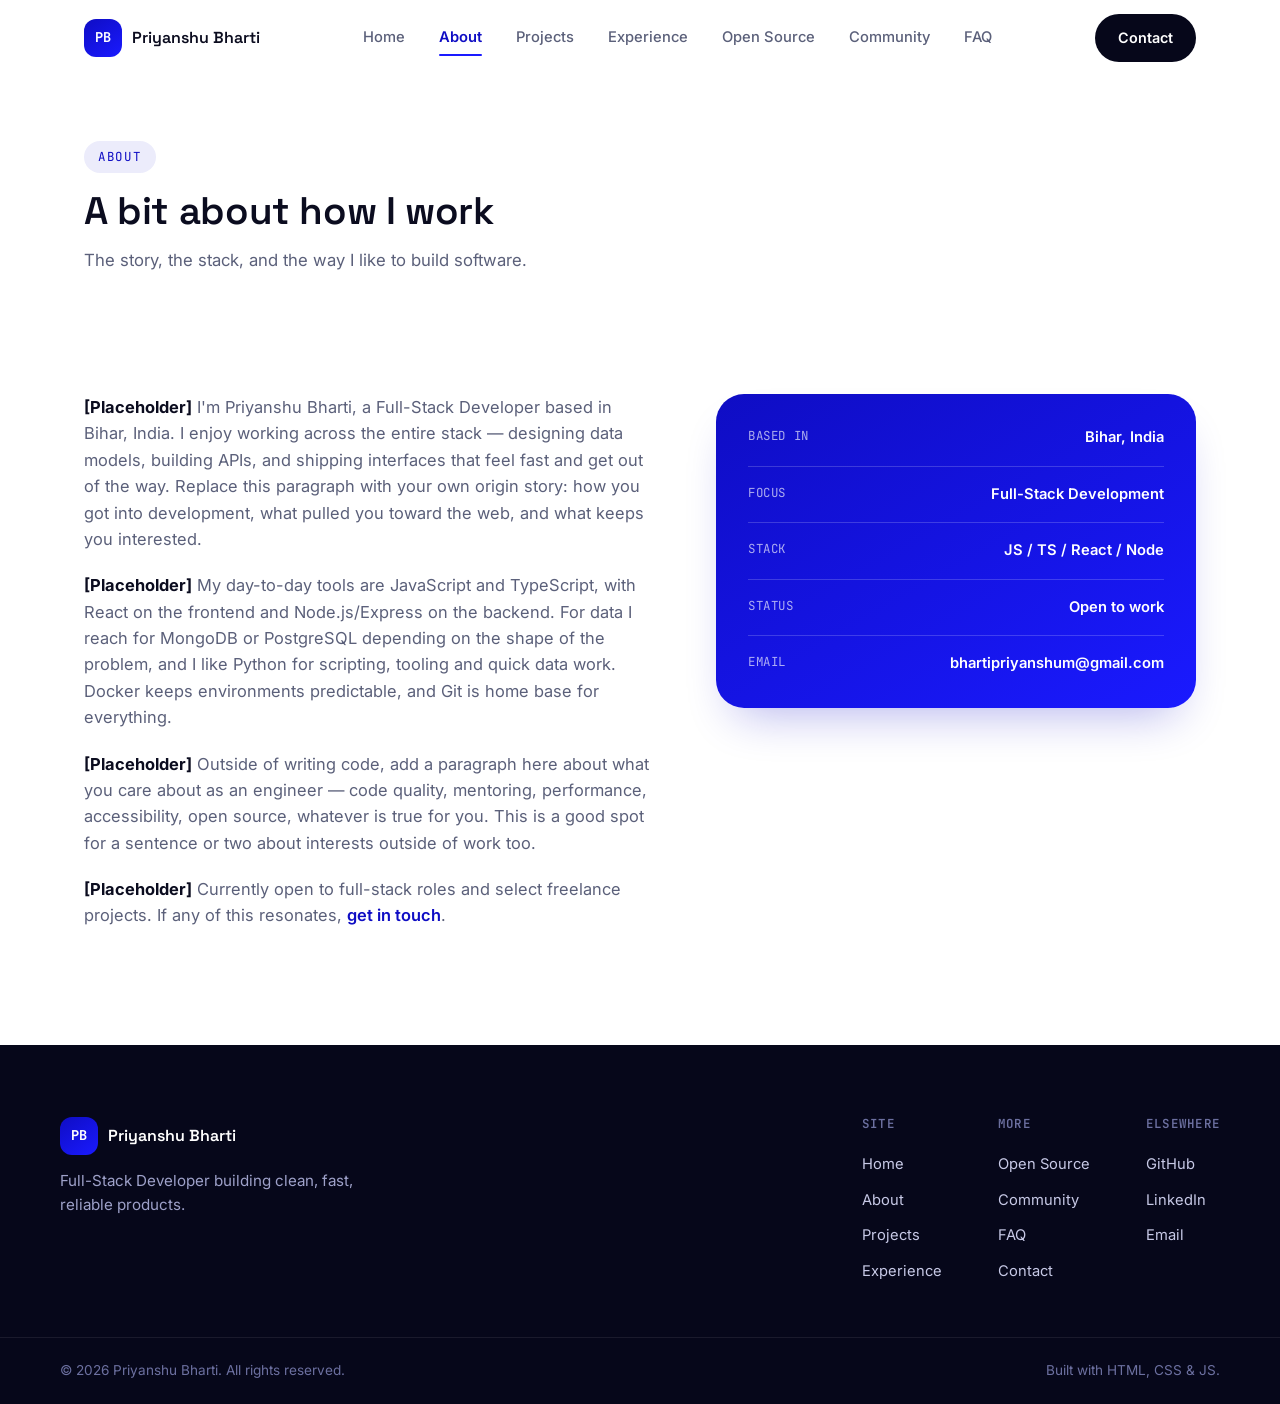
==== about.html @ d0b8158f "Add about page" ====
<!DOCTYPE html>
<html lang="en">
<head>
<meta charset="UTF-8" />
<meta name="viewport" content="width=device-width, initial-scale=1.0" />
<title>About — Priyanshu Bharti</title>
<meta name="description" content="About Priyanshu Bharti, a Full-Stack Developer based in Bihar, India." />
<link rel="preconnect" href="https://fonts.googleapis.com" />
<link rel="preconnect" href="https://fonts.gstatic.com" crossorigin />
<link href="https://fonts.googleapis.com/css2?family=Space+Grotesk:wght@500;600;700&family=Inter:wght@400;500;600&family=JetBrains+Mono:wght@400;500;700&display=swap" rel="stylesheet" />
<link rel="stylesheet" href="css/styles.css" />
</head>
<body>

<!-- ============ NAV ============ -->
<header class="site-header">
  <div class="container nav-wrap">
    <a href="index.html" class="logo">
      <span class="logo-mark">PB</span>
      <span class="logo-name">Priyanshu Bharti</span>
    </a>

    <nav class="nav" id="siteNav">
      <a href="index.html" class="nav-link">Home</a>
      <a href="about.html" class="nav-link active">About</a>
      <a href="projects.html" class="nav-link">Projects</a>
      <a href="experience.html" class="nav-link">Experience</a>
      <a href="opensource.html" class="nav-link">Open Source</a>
      <a href="community.html" class="nav-link">Community</a>
      <a href="faq.html" class="nav-link">FAQ</a>
    </nav>

    <div class="nav-actions">
      <a href="contact.html" class="btn btn-pill-dark">Contact</a>
      <button class="hamburger" id="hamburgerBtn" aria-label="Toggle menu" aria-expanded="false" aria-controls="siteNav">
        <span></span><span></span><span></span>
      </button>
    </div>
  </div>
</header>

<!-- ============ PAGE HERO ============ -->
<section class="page-hero">
  <div class="container">
    <span class="eyebrow">About</span>
    <h1 class="section-title">A bit about how I work</h1>
    <p class="section-sub">The story, the stack, and the way I like to build software.</p>
  </div>
</section>

<!-- ============ ABOUT CONTENT ============ -->
<section class="section">
  <div class="container about-grid reveal-group">
    <div class="about-copy">
      <p><strong>[Placeholder]</strong> I'm Priyanshu Bharti, a Full-Stack Developer based in Bihar, India. I enjoy working across the entire stack — designing data models, building APIs, and shipping interfaces that feel fast and get out of the way. Replace this paragraph with your own origin story: how you got into development, what pulled you toward the web, and what keeps you interested.</p>

      <p><strong>[Placeholder]</strong> My day-to-day tools are JavaScript and TypeScript, with React on the frontend and Node.js/Express on the backend. For data I reach for MongoDB or PostgreSQL depending on the shape of the problem, and I like Python for scripting, tooling and quick data work. Docker keeps environments predictable, and Git is home base for everything.</p>

      <p><strong>[Placeholder]</strong> Outside of writing code, add a paragraph here about what you care about as an engineer — code quality, mentoring, performance, accessibility, open source, whatever is true for you. This is a good spot for a sentence or two about interests outside of work too.</p>

      <p><strong>[Placeholder]</strong> Currently open to full-stack roles and select freelance projects. If any of this resonates, <a href="contact.html" style="color:var(--blue-deep); font-weight:600;">get in touch</a>.</p>
    </div>

    <aside class="info-card">
      <div class="info-row">
        <span class="info-label">Based in</span>
        <span class="info-value">Bihar, India</span>
      </div>
      <div class="info-row">
        <span class="info-label">Focus</span>
        <span class="info-value">Full-Stack Development</span>
      </div>
      <div class="info-row">
        <span class="info-label">Stack</span>
        <span class="info-value">JS / TS / React / Node</span>
      </div>
      <div class="info-row">
        <span class="info-label">Status</span>
        <span class="info-value">Open to work</span>
      </div>
      <div class="info-row">
        <span class="info-label">Email</span>
        <span class="info-value">bhartipriyanshum@gmail.com</span>
      </div>
    </aside>
  </div>
</section>

<!-- ============ FOOTER ============ -->
<footer class="site-footer">
  <div class="container footer-top">
    <div class="footer-brand">
      <div class="logo">
        <span class="logo-mark">PB</span>
        <span class="logo-name">Priyanshu Bharti</span>
      </div>
      <p class="footer-tagline">Full-Stack Developer building clean, fast, reliable products.</p>
    </div>

    <div class="footer-cols">
      <div class="footer-col">
        <h4>Site</h4>
        <a href="index.html">Home</a>
        <a href="about.html">About</a>
        <a href="projects.html">Projects</a>
        <a href="experience.html">Experience</a>
      </div>
      <div class="footer-col">
        <h4>More</h4>
        <a href="opensource.html">Open Source</a>
        <a href="community.html">Community</a>
        <a href="faq.html">FAQ</a>
        <a href="contact.html">Contact</a>
      </div>
      <div class="footer-col">
        <h4>Elsewhere</h4>
        <a href="https://github.com/" target="_blank" rel="noopener">GitHub</a>
        <a href="https://linkedin.com/" target="_blank" rel="noopener">LinkedIn</a>
        <a href="mailto:bhartipriyanshum@gmail.com">Email</a>
      </div>
    </div>
  </div>

  <div class="footer-bottom">
    <div class="container footer-bottom-inner">
      <p>&copy; 2026 Priyanshu Bharti. All rights reserved.</p>
      <p class="footer-note">Built with HTML, CSS &amp; JS.</p>
    </div>
  </div>
</footer>

<script src="js/script.js"></script>
</body>
</html>
---- css/styles.css ----
/* =========================================================
   Priyanshu Bharti — Portfolio
   Shared stylesheet, linked from every page.
   ========================================================= */

/* ---------- 1. Reset ---------- */
*, *::before, *::after { box-sizing: border-box; }
html, body, h1, h2, h3, h4, p, ul, ol, figure, blockquote { margin: 0; }
ul { padding: 0; list-style: none; }
img { max-width: 100%; display: block; }
a { color: inherit; text-decoration: none; }
button { font: inherit; color: inherit; background: none; border: none; cursor: pointer; }
input, textarea { font: inherit; color: inherit; }
html { scroll-behavior: smooth; }

/* ---------- 2. Design tokens ---------- */
:root {
  --ink: #0b0c1f;
  --muted: #5b607a;
  --muted-soft: #8489a3;
  --line: #e7e9f5;
  --bg-soft: #f6f7fc;
  --white: #ffffff;

  --blue-deep: #0f0dc4;
  --blue-electric: #1a1aff;
  --blue-mid: #4338ff;
  --navy: #06071a;
  --navy-2: #0b0d28;
  --navy-3: #11133a;

  --r-lg: 28px;
  --r-md: 20px;
  --r-sm: 14px;
  --r-pill: 999px;

  --shadow-sm: 0 10px 25px -14px rgba(15, 13, 196, 0.25);
  --shadow-md: 0 24px 48px -20px rgba(15, 13, 196, 0.32);
  --shadow-navy: 0 24px 48px -20px rgba(0, 0, 0, 0.55);

  --font-display: "Space Grotesk", sans-serif;
  --font-body: "Inter", sans-serif;
  --font-mono: "JetBrains Mono", monospace;

  /* motion */
  --ease-out-expo: cubic-bezier(0.16, 1, 0.3, 1);
  --ease-swing: cubic-bezier(0.45, 0, 0.55, 1);
  --ease-back: cubic-bezier(0.34, 1.56, 0.64, 1);
}

/* ---------- 3. Base ---------- */
body {
  font-family: var(--font-body);
  color: var(--ink);
  background: var(--white);
  line-height: 1.6;
  -webkit-font-smoothing: antialiased;
}

h1, h2, h3, h4 {
  font-family: var(--font-display);
  font-weight: 600;
  line-height: 1.15;
  letter-spacing: -0.01em;
}

:focus-visible {
  outline: 2px solid var(--blue-electric);
  outline-offset: 3px;
  border-radius: 4px;
}

.container {
  width: 100%;
  max-width: 1160px;
  margin: 0 auto;
  padding: 0 24px;
}

.section {
  padding: 96px 0;
}

.section-tight {
  padding: 64px 0;
}

.eyebrow {
  display: inline-block;
  font-family: var(--font-mono);
  font-size: 0.78rem;
  letter-spacing: 0.14em;
  text-transform: uppercase;
  color: var(--blue-deep);
  background: rgba(15, 13, 196, 0.08);
  padding: 6px 14px;
  border-radius: var(--r-pill);
  margin-bottom: 16px;
}

.eyebrow.on-dark {
  color: #cfd0ff;
  background: rgba(255, 255, 255, 0.1);
}

.section-title {
  font-size: clamp(1.9rem, 3vw, 2.6rem);
  margin-bottom: 14px;
}

.section-sub {
  color: var(--muted);
  max-width: 640px;
  font-size: 1.05rem;
}

/* ---------- 4. Buttons ---------- */
.btn {
  display: inline-flex;
  align-items: center;
  justify-content: center;
  gap: 8px;
  font-family: var(--font-body);
  font-weight: 600;
  font-size: 0.95rem;
  padding: 14px 26px;
  border-radius: var(--r-pill);
  transition: transform 0.25s var(--ease-out-expo), box-shadow 0.25s var(--ease-out-expo), background 0.25s var(--ease-out-expo), border-color 0.25s var(--ease-out-expo), color 0.25s var(--ease-out-expo);
  border: 1px solid transparent;
  white-space: nowrap;
}

.arrow-shift {
  display: inline-block;
  transition: transform 0.2s var(--ease-out-expo);
}
a:hover .arrow-shift,
.btn:hover .arrow-shift {
  transform: translate(3px, -3px);
}

.btn-white-pill {
  background: var(--white);
  color: var(--blue-deep);
  box-shadow: var(--shadow-navy);
}
.btn-white-pill:hover { transform: translateY(-2px); }

.btn-ghost {
  color: var(--white);
  padding: 14px 10px;
}
.btn-ghost:hover { transform: translateX(2px); }

.btn-pill-dark {
  background: var(--navy);
  color: var(--white);
  padding: 11px 22px;
  font-size: 0.9rem;
}
.btn-pill-dark:hover { background: var(--blue-deep); transform: translateY(-2px); }

.btn-outline {
  border: 1px solid var(--line);
  color: var(--ink);
  padding: 13px 24px;
}
.btn-outline:hover { border-color: var(--blue-electric); color: var(--blue-deep); transform: translateY(-2px); }

.btn-primary {
  background: var(--blue-electric);
  color: var(--white);
  box-shadow: var(--shadow-md);
}
.btn-primary:hover { background: var(--blue-deep); transform: translateY(-2px); }

.btn:active { transform: scale(0.96); }

/* ---------- 5. Header / Nav ---------- */
.site-header {
  position: sticky;
  top: 0;
  z-index: 100;
  background: rgba(255, 255, 255, 0.85);
  backdrop-filter: blur(14px);
  -webkit-backdrop-filter: blur(14px);
  border-bottom: 1px solid transparent;
  box-shadow: none;
  transition: box-shadow 0.3s var(--ease-out-expo), background-color 0.3s var(--ease-out-expo), border-color 0.3s var(--ease-out-expo);
}

.site-header.is-scrolled {
  border-bottom-color: var(--line);
  background: rgba(255, 255, 255, 0.92);
  box-shadow: 0 12px 28px -20px rgba(15, 13, 196, 0.35);
}

.nav-wrap {
  display: flex;
  align-items: center;
  justify-content: space-between;
  gap: 20px;
  height: 76px;
}

.logo {
  display: flex;
  align-items: center;
  gap: 10px;
  font-family: var(--font-display);
  font-weight: 600;
  font-size: 1rem;
}

.logo-mark {
  display: grid;
  place-items: center;
  width: 38px;
  height: 38px;
  border-radius: 12px;
  background: linear-gradient(145deg, var(--blue-deep), var(--blue-electric));
  color: var(--white);
  font-family: var(--font-mono);
  font-size: 0.85rem;
  font-weight: 700;
  letter-spacing: 0.02em;
  flex-shrink: 0;
}

.nav {
  display: flex;
  align-items: center;
  gap: 6px;
}

.nav-link {
  position: relative;
  font-size: 0.92rem;
  font-weight: 500;
  color: var(--muted);
  padding: 8px 14px;
  border-radius: var(--r-pill);
  transition: color 0.2s ease, background 0.2s ease;
}

.nav-link:hover { color: var(--ink); background: var(--bg-soft); }

.nav-link.active {
  color: var(--blue-deep);
  font-weight: 600;
}

.nav-link.active::after {
  content: "";
  position: absolute;
  left: 14px;
  right: 14px;
  bottom: 2px;
  height: 2px;
  background: var(--blue-electric);
  border-radius: 2px;
}

.nav-actions {
  display: flex;
  align-items: center;
  gap: 12px;
}

.hamburger {
  display: none;
  flex-direction: column;
  justify-content: center;
  gap: 5px;
  width: 40px;
  height: 40px;
  border-radius: var(--r-sm);
}

.hamburger span {
  display: block;
  width: 20px;
  height: 2px;
  background: var(--ink);
  margin: 0 auto;
  transition: transform 0.25s ease, opacity 0.25s ease;
}

.hamburger.is-open span:nth-child(1) { transform: translateY(7px) rotate(45deg); }
.hamburger.is-open span:nth-child(2) { opacity: 0; }
.hamburger.is-open span:nth-child(3) { transform: translateY(-7px) rotate(-45deg); }

/* ---------- 6. Footer ---------- */
.site-footer {
  background: var(--navy);
  color: #c7c9e6;
}

.footer-top {
  display: flex;
  flex-wrap: wrap;
  justify-content: space-between;
  gap: 48px;
  padding: 72px 0 48px;
}

.footer-brand .logo { color: var(--white); margin-bottom: 14px; }
.footer-tagline { max-width: 300px; color: #9ea1c9; font-size: 0.95rem; }

.footer-cols {
  display: flex;
  gap: 56px;
  flex-wrap: wrap;
}

.footer-col h4 {
  font-family: var(--font-mono);
  font-size: 0.78rem;
  letter-spacing: 0.1em;
  text-transform: uppercase;
  color: #6c70a0;
  margin-bottom: 16px;
}

.footer-col a {
  display: block;
  font-size: 0.92rem;
  color: #c7c9e6;
  padding: 6px 0;
  transition: color 0.2s ease;
}
.footer-col a:hover { color: var(--white); }

.footer-bottom {
  border-top: 1px solid rgba(255, 255, 255, 0.08);
}

.footer-bottom-inner {
  display: flex;
  justify-content: space-between;
  flex-wrap: wrap;
  gap: 8px;
  padding: 22px 0;
  font-size: 0.85rem;
  color: #6c70a0;
}

/* ---------- 7. Hero + Lanyard Badge ---------- */
.hero {
  position: relative;
  overflow: hidden;
  padding: 64px 0 120px;
  background: linear-gradient(180deg, var(--blue-deep) 0%, var(--blue-electric) 42%, #0a0a2e 88%, var(--navy) 100%);
  color: var(--white);
  text-align: center;
}

.lanyard {
  position: relative;
  height: 300px;
  display: flex;
  justify-content: center;
  margin-bottom: 150px;
  animation: badgeDropIn 0.9s var(--ease-out-expo) both;
  animation-delay: 0.05s;
}

.cord {
  position: absolute;
  top: -10px;
  width: 3px;
  height: 175px;
  border-radius: 3px;
  background: linear-gradient(180deg, #1c1d3d, #34365f);
  transform-origin: top center;
}
.cord-left { left: calc(50% - 58px); transform: rotate(9deg); }
.cord-right { left: calc(50% + 55px); transform: rotate(-9deg); }

.badge-card {
  position: relative;
  top: 118px;
  width: 240px;
  background: var(--white);
  color: var(--ink);
  border-radius: 22px;
  box-shadow: 0 30px 60px -20px rgba(0, 0, 0, 0.55);
  padding: 16px 16px 18px;
  text-align: left;
  animation: swing 5.2s var(--ease-swing) infinite;
  transform-origin: 50% -90px;
  transition: box-shadow 0.4s var(--ease-out-expo);
}

.badge-card:hover {
  animation-play-state: paused;
  box-shadow: 0 34px 70px -18px rgba(0, 0, 0, 0.6), 0 0 0 1px rgba(26, 26, 255, 0.12);
}

@keyframes swing {
  0%, 100% { transform: rotate(-2.5deg); }
  50% { transform: rotate(2.5deg); }
}

@keyframes badgeDropIn {
  from { opacity: 0; transform: translateY(-40px); }
  to { opacity: 1; transform: translateY(0); }
}

.badge-clip {
  width: 46px;
  height: 16px;
  background: #d7d9ef;
  border-radius: 6px;
  margin: -28px auto 12px;
  display: grid;
  place-items: center;
  box-shadow: 0 2px 6px rgba(0,0,0,0.15) inset;
  position: relative;
  z-index: 2;
}
.badge-clip-hole {
  width: 20px;
  height: 5px;
  background: #a9acd0;
  border-radius: 3px;
}

/* face wraps everything below the clip so the shimmer/glaze sweeps can be clipped to the card's rounded corners without cutting off the clip itself */
.badge-face {
  position: relative;
  overflow: hidden;
  border-radius: 14px;
}

.badge-shimmer,
.badge-hover-sweep {
  position: absolute;
  inset: 0;
  pointer-events: none;
}

.badge-shimmer {
  width: 45%;
  background: linear-gradient(105deg, transparent, rgba(255, 255, 255, 0.55), transparent);
  transform: translateX(-220%) skewX(-20deg);
  animation: badgeShimmer 6.5s ease-in-out infinite;
  animation-delay: 1.6s;
}

@keyframes badgeShimmer {
  0% { transform: translateX(-220%) skewX(-20deg); }
  100% { transform: translateX(420%) skewX(-20deg); }
}

.badge-hover-sweep {
  background: linear-gradient(
    105deg,
    transparent 0%,
    rgba(26, 26, 255, 0) 30%,
    rgba(26, 26, 255, 0.18) 50%,
    rgba(255, 255, 255, 0.4) 55%,
    rgba(26, 26, 255, 0.18) 60%,
    rgba(26, 26, 255, 0) 80%,
    transparent 100%
  );
  mix-blend-mode: multiply;
  transform: translateX(-130%);
  transition: transform 0.7s var(--ease-swing);
}
.badge-card:hover .badge-hover-sweep {
  transform: translateX(130%);
}

.badge-status {
  display: flex;
  align-items: center;
  gap: 6px;
  font-family: var(--font-mono);
  font-size: 0.62rem;
  letter-spacing: 0.08em;
  font-weight: 700;
  color: #178a4c;
  margin-bottom: 12px;
  animation: badgeFlagIn 0.5s var(--ease-out-expo) both;
  animation-delay: 0.78s;
}
.status-dot {
  width: 7px;
  height: 7px;
  border-radius: 50%;
  background: #22c55e;
  box-shadow: 0 0 0 3px rgba(34, 197, 94, 0.2);
  animation: statusPulse 2.6s ease-in-out infinite;
  animation-delay: 1.3s;
}

@keyframes statusPulse {
  0%, 100% { opacity: 0.85; box-shadow: 0 0 0 3px rgba(34, 197, 94, 0.2); }
  50% { opacity: 1; box-shadow: 0 0 0 5px rgba(34, 197, 94, 0.3); }
}

@keyframes badgeFlagIn {
  0% { opacity: 0; transform: translateY(-6px) scale(0.7); }
  100% { opacity: 1; transform: translateY(0) scale(1); }
}

.badge-photo {
  width: 64px;
  height: 64px;
  border-radius: 50%;
  background: linear-gradient(145deg, var(--blue-deep), var(--blue-electric));
  color: var(--white);
  display: grid;
  place-items: center;
  font-family: var(--font-display);
  font-weight: 700;
  font-size: 1.3rem;
  margin: 0 auto 12px;
  border: 3px solid var(--bg-soft);
  animation: badgePhotoIn 0.7s var(--ease-out-expo) both;
  animation-delay: 0.55s;
}

@keyframes badgePhotoIn {
  0% { opacity: 0; transform: scale(1.06); filter: blur(6px) saturate(0.4); }
  100% { opacity: 1; transform: scale(1); filter: blur(0) saturate(1); }
}

.badge-name {
  font-family: var(--font-display);
  font-weight: 600;
  font-size: 1.02rem;
  text-align: center;
  animation: badgeFlagIn 0.55s var(--ease-out-expo) both;
  animation-delay: 0.85s;
}

.badge-email {
  font-family: var(--font-mono);
  font-size: 0.68rem;
  color: var(--muted);
  text-align: center;
  margin-bottom: 14px;
  word-break: break-all;
  animation: badgeFlagIn 0.55s var(--ease-out-expo) both;
  animation-delay: 0.92s;
}

.badge-stats {
  display: grid;
  grid-template-columns: repeat(3, 1fr);
  border-top: 1px dashed var(--line);
  border-bottom: 1px dashed var(--line);
  padding: 10px 0;
  margin-bottom: 12px;
  animation: badgeFlagIn 0.55s var(--ease-out-expo) both;
  animation-delay: 1s;
}
.badge-stat {
  text-align: center;
  display: flex;
  flex-direction: column;
  gap: 2px;
}
.badge-stat .stat-num {
  font-family: var(--font-mono);
  font-weight: 700;
  font-size: 0.82rem;
  color: var(--blue-deep);
}
.badge-stat .stat-label {
  font-size: 0.6rem;
  color: var(--muted-soft);
  text-transform: uppercase;
  letter-spacing: 0.04em;
}

.badge-tags {
  display: flex;
  flex-wrap: wrap;
  gap: 6px;
  margin-bottom: 14px;
}
.badge-tags .tag {
  font-family: var(--font-mono);
  font-size: 0.62rem;
  background: var(--bg-soft);
  color: var(--blue-deep);
  padding: 4px 8px;
  border-radius: var(--r-pill);
  border: 1px solid var(--line);
  animation: badgeFlagIn 0.45s var(--ease-out-expo) both;
}
.badge-tags .tag:nth-child(1) { animation-delay: 1.08s; }
.badge-tags .tag:nth-child(2) { animation-delay: 1.16s; }
.badge-tags .tag:nth-child(3) { animation-delay: 1.24s; }

.badge-barcode {
  height: 22px;
  border-radius: 3px;
  margin-bottom: 8px;
  background: repeating-linear-gradient(90deg, var(--ink) 0 2px, transparent 2px 4px, var(--ink) 4px 5px, transparent 5px 8px, var(--ink) 8px 11px, transparent 11px 13px);
  opacity: 0.85;
  animation: badgeFlagIn 0.55s var(--ease-out-expo) both;
  animation-delay: 1.3s;
}

.badge-footer {
  display: flex;
  justify-content: space-between;
  font-family: var(--font-mono);
  font-size: 0.58rem;
  color: var(--muted-soft);
  letter-spacing: 0.03em;
  animation: badgeFlagIn 0.55s var(--ease-out-expo) both, badgeIdBlink 4s steps(1) infinite;
  animation-delay: 1.35s, 2.5s;
}

@keyframes badgeIdBlink {
  0%, 100% { opacity: 1; }
  92% { opacity: 1; }
  94%, 97% { opacity: 0.45; }
}

.hero-content h1,
.hero-content .hero-sub,
.hero-content .hero-ctas,
.hero-content .hero-stats {
  animation: heroRise 0.8s var(--ease-out-expo) both;
}
.hero-content h1 { animation-delay: 0.15s; }
.hero-content .hero-sub { animation-delay: 0.28s; }
.hero-content .hero-ctas { animation-delay: 0.4s; }
.hero-content .hero-stats { animation-delay: 0.52s; }

@keyframes heroRise {
  from { opacity: 0; transform: translateY(20px); }
  to { opacity: 1; transform: translateY(0); }
}

.hero-content h1 {
  margin-bottom: 20px;
}

/* ---------- 7b. 3D chrome name ---------- */
.hero-lead {
  font-family: var(--font-mono);
  font-size: 0.8rem;
  letter-spacing: 0.16em;
  text-transform: uppercase;
  color: rgba(255, 255, 255, 0.68);
  margin: 0 0 6px;
  animation: heroRise 0.8s var(--ease-out-expo) both;
  animation-delay: 0.05s;
}

.chrome-name {
  display: inline-block;
  perspective: 650px;
}

.chrome-name-3d {
  display: flex;
  flex-direction: column;
  align-items: center;
  transform: rotateX(9deg) rotateY(-7deg);
  transform-style: preserve-3d;
}

.chrome-name-face,
.chrome-name-reflection {
  display: block;
  font-family: var(--font-display);
  font-weight: 700;
  font-size: clamp(2.6rem, 8vw, 5.4rem);
  line-height: 1.05;
  letter-spacing: -0.01em;
  white-space: nowrap;
  background-image: linear-gradient(
    180deg,
    #ffffff 0%,
    #e4e8fa 14%,
    #b9c3e8 28%,
    #ecdaf0 40%,
    #ffffff 50%,
    #c3cdee 62%,
    #8891bd 76%,
    #eef0fb 90%,
    #ffffff 100%
  );
  background-size: 100% 220%;
  background-position: 0% 0%;
  -webkit-background-clip: text;
  background-clip: text;
  color: transparent;
  -webkit-text-stroke: 1px rgba(18, 20, 44, 0.35);
}

.chrome-name-face {
  position: relative;
  /* NOTE: this uses filter:drop-shadow(), not text-shadow, for the extrusion
     layers. In this Chromium build, stacking text-shadow on an element that
     also uses background-clip:text + a transparent fill silently kills the
     gradient (falls back to flat gray) — drop-shadow operates on the
     already-composited (gradient-filled) glyph, so it doesn't have that
     problem. Verified by isolated A/B test. */
  filter:
    drop-shadow(1px 1px 0 #dfe0f0)
    drop-shadow(2px 2px 0 #c3c4d5)
    drop-shadow(3px 3px 0 #a6a7ba)
    drop-shadow(4px 4px 0 #8a8b9f)
    drop-shadow(5px 5px 0 #6e6f83)
    drop-shadow(6px 6px 0 #525368)
    drop-shadow(7px 7px 0 #35364d)
    drop-shadow(8px 8px 0 #191a32)
    drop-shadow(10px 13px 16px rgba(3, 2, 20, 0.5));
  animation: chromeShimmer 7s ease-in-out infinite;
}

@keyframes chromeShimmer {
  0%, 100% { background-position: 0% 0%; }
  50% { background-position: 0% 100%; }
}

.chrome-name-reflection {
  margin-top: -0.1em;
  transform-origin: top center;
  transform: scaleY(-1);
  opacity: 0.3;
  filter: drop-shadow(2px 2px 0 rgba(180, 185, 210, 0.5));
  -webkit-mask-image: linear-gradient(to bottom, rgba(0, 0, 0, 0.6), transparent 65%);
  mask-image: linear-gradient(to bottom, rgba(0, 0, 0, 0.6), transparent 65%);
  pointer-events: none;
  user-select: none;
}

@media (max-width: 640px) {
  .chrome-name {
    perspective: 500px;
  }
  .chrome-name-3d {
    transform: rotateX(7deg) rotateY(-5deg);
  }
  .chrome-name-face,
  .chrome-name-reflection {
    font-size: clamp(2.1rem, 11vw, 3rem);
    white-space: normal;
  }
}

/* below this width the layered extrusion shadow gets visually noisy relative
   to the letterforms, so drop to a flat gradient + single soft shadow */
@media (max-width: 420px) {
  .chrome-name-3d {
    transform: none;
  }
  .chrome-name-face {
    filter: drop-shadow(0 6px 16px rgba(0, 0, 0, 0.45));
    -webkit-text-stroke: 0.6px rgba(18, 20, 44, 0.3);
    animation: none;
    background-position: 0% 30%;
  }
  .chrome-name-reflection {
    opacity: 0.2;
  }
}

.hero-sub {
  max-width: 560px;
  margin: 0 auto 32px;
  color: rgba(255, 255, 255, 0.82);
  font-size: 1.08rem;
}

.hero-ctas {
  display: flex;
  align-items: center;
  justify-content: center;
  gap: 22px;
  flex-wrap: wrap;
  margin-bottom: 48px;
}

.hero-stats {
  display: inline-flex;
  gap: 4px;
  background: rgba(255, 255, 255, 0.1);
  border: 1px solid rgba(255, 255, 255, 0.18);
  border-radius: var(--r-pill);
  padding: 8px 8px;
  flex-wrap: wrap;
  justify-content: center;
}

.hero-stat {
  display: flex;
  align-items: baseline;
  gap: 6px;
  padding: 8px 18px;
  font-family: var(--font-mono);
}
.hero-stat strong { font-size: 1rem; }
.hero-stat span { font-size: 0.72rem; color: rgba(255,255,255,0.65); text-transform: uppercase; letter-spacing: 0.04em; }

/* ---------- 8. Marquee ---------- */
.marquee-section {
  position: relative;
  border-bottom: 1px solid var(--line);
  background: var(--bg-soft);
  overflow: hidden;
  padding: 22px 0;
  display: flex;
  flex-direction: column;
  gap: 14px;
}

.marquee-sheen {
  position: absolute;
  inset: 0;
  width: 45%;
  background: linear-gradient(105deg, transparent, rgba(26, 26, 255, 0.08), transparent);
  transform: translateX(-160%) skewX(-18deg);
  animation: marqueeSheen 7s ease-in-out infinite;
  pointer-events: none;
  z-index: 1;
}

@keyframes marqueeSheen {
  0% { transform: translateX(-160%) skewX(-18deg); }
  100% { transform: translateX(320%) skewX(-18deg); }
}

.marquee {
  width: 100%;
  overflow: hidden;
  mask-image: linear-gradient(90deg, transparent, #000 8%, #000 92%, transparent);
  -webkit-mask-image: linear-gradient(90deg, transparent, #000 8%, #000 92%, transparent);
}

.marquee-track {
  display: flex;
  width: max-content;
  gap: 16px;
  transition: animation-duration 0.3s ease;
}

.marquee-track-left { animation: marqueeLeft 30s linear infinite; }
.marquee-track-right { animation: marqueeRight 26s linear infinite; }

.marquee:hover .marquee-track {
  animation-play-state: paused;
}

@keyframes marqueeLeft {
  from { transform: translateX(0); }
  to { transform: translateX(-50%); }
}
@keyframes marqueeRight {
  from { transform: translateX(-50%); }
  to { transform: translateX(0); }
}

.tech-chip {
  --brand: var(--blue-electric);
  display: inline-flex;
  align-items: center;
  gap: 10px;
  padding: 10px 20px;
  border-radius: var(--r-pill);
  background: var(--white);
  border: 1px solid var(--line);
  font-family: var(--font-mono);
  font-size: 0.9rem;
  color: var(--ink);
  white-space: nowrap;
  box-shadow: var(--shadow-sm);
  transition: transform 0.3s var(--ease-out-expo), box-shadow 0.3s var(--ease-out-expo), border-color 0.3s var(--ease-out-expo);
}

.tech-chip:hover {
  transform: translateY(-4px) scale(1.05);
  border-color: var(--brand);
  box-shadow: 0 16px 32px -12px var(--brand);
}

.tech-chip-icon {
  width: 18px;
  height: 18px;
  flex-shrink: 0;
}

/* ---------- 9. Home preview sections ---------- */
.preview-grid {
  display: grid;
  grid-template-columns: 1fr 1fr;
  gap: 32px;
  align-items: start;
}

.preview-card {
  background: var(--white);
  border: 1px solid var(--line);
  border-radius: var(--r-lg);
  padding: 36px;
  box-shadow: var(--shadow-sm);
  transition: transform 0.35s var(--ease-out-expo), border-color 0.35s var(--ease-out-expo), box-shadow 0.35s var(--ease-out-expo);
}
.preview-card:hover { transform: translateY(-4px); border-color: var(--blue-electric); box-shadow: var(--shadow-md); }

.preview-projects-list {
  display: flex;
  flex-direction: column;
  gap: 14px;
  margin: 20px 0 24px;
}

.preview-project-row {
  display: flex;
  align-items: center;
  gap: 14px;
  padding: 14px;
  border: 1px solid var(--line);
  border-radius: var(--r-sm);
  transition: border-color 0.3s var(--ease-out-expo), transform 0.3s var(--ease-out-expo);
}
.preview-project-row:hover { border-color: var(--blue-electric); transform: translateX(4px); }

.mini-num {
  font-family: var(--font-mono);
  font-size: 0.75rem;
  font-weight: 700;
  color: var(--blue-deep);
  background: var(--bg-soft);
  width: 32px;
  height: 32px;
  border-radius: var(--r-sm);
  display: grid;
  place-items: center;
  flex-shrink: 0;
}

.preview-project-row strong { display: block; font-size: 0.95rem; }
.preview-project-row span { font-size: 0.85rem; color: var(--muted); }

.contact-cta {
  background: linear-gradient(120deg, var(--blue-deep), var(--blue-electric));
  border-radius: var(--r-lg);
  padding: 56px;
  text-align: center;
  color: var(--white);
}
.contact-cta h2 { font-size: clamp(1.6rem, 3vw, 2.2rem); margin-bottom: 12px; }
.contact-cta p { color: rgba(255,255,255,0.85); max-width: 480px; margin: 0 auto 28px; }
.contact-cta .btn-white-pill { color: var(--blue-deep); }

/* ---------- 10. Cards / grid (generic) ---------- */
.card {
  background: var(--white);
  border: 1px solid var(--line);
  border-radius: var(--r-lg);
  padding: 30px;
  transition: transform 0.35s var(--ease-out-expo), border-color 0.35s var(--ease-out-expo), box-shadow 0.35s var(--ease-out-expo);
  box-shadow: var(--shadow-sm);
}
.card:hover { transform: translateY(-5px); border-color: var(--blue-electric); box-shadow: var(--shadow-md); }

/* ---------- 11. About page ---------- */
.about-grid {
  display: grid;
  grid-template-columns: 1.2fr 1fr;
  gap: 56px;
  align-items: start;
}

.about-copy p { margin-bottom: 20px; color: var(--muted); font-size: 1.03rem; }
.about-copy strong { color: var(--ink); }

.info-card {
  background: linear-gradient(150deg, var(--blue-deep), var(--blue-electric));
  color: var(--white);
  border-radius: var(--r-lg);
  padding: 32px;
  box-shadow: var(--shadow-md);
  position: sticky;
  top: 100px;
}

.info-row {
  display: flex;
  justify-content: space-between;
  gap: 16px;
  padding: 16px 0;
  border-bottom: 1px solid rgba(255, 255, 255, 0.18);
  font-size: 0.92rem;
}
.info-row:last-child { border-bottom: none; padding-bottom: 0; }
.info-row:first-child { padding-top: 0; }
.info-label { color: rgba(255,255,255,0.65); font-family: var(--font-mono); font-size: 0.78rem; text-transform: uppercase; letter-spacing: 0.05em; }
.info-value { font-weight: 600; text-align: right; }

/* ---------- 12. Projects page ---------- */
.projects-grid {
  display: grid;
  grid-template-columns: repeat(3, 1fr);
  gap: 26px;
}

.project-card-thumb-wrap {
  display: block;
  width: calc(100% + 60px);
  margin: -30px -30px 22px -30px;
  height: 168px;
  overflow: hidden;
  border-radius: var(--r-lg) var(--r-lg) 0 0;
  background: var(--bg-soft);
}

.project-card-thumb {
  display: block;
  width: 100%;
  height: 100%;
  object-fit: cover;
  transition: transform 0.5s var(--ease-out-expo);
}

.card:hover .project-card-thumb {
  transform: scale(1.06);
}

.project-card-icon {
  width: 44px;
  height: 44px;
  border-radius: var(--r-sm);
  background: var(--bg-soft);
  color: var(--blue-deep);
  font-family: var(--font-mono);
  font-weight: 700;
  display: grid;
  place-items: center;
  margin-bottom: 20px;
}

.project-card h3 { font-size: 1.15rem; margin-bottom: 8px; }
.project-card p { color: var(--muted); font-size: 0.95rem; margin-bottom: 18px; }

.tag-row {
  display: flex;
  flex-wrap: wrap;
  gap: 8px;
  margin-bottom: 22px;
}
.tag-pill {
  font-family: var(--font-mono);
  font-size: 0.72rem;
  background: var(--bg-soft);
  border: 1px solid var(--line);
  color: var(--muted);
  padding: 5px 10px;
  border-radius: var(--r-pill);
}

.project-links {
  display: flex;
  gap: 18px;
  font-size: 0.88rem;
  font-weight: 600;
}
.project-links a { color: var(--blue-deep); display: inline-flex; align-items: center; gap: 6px; }
.project-links a:hover { text-decoration: underline; }

/* ---------- 12b. Community page ---------- */
.community-grid {
  display: grid;
  grid-template-columns: repeat(2, 1fr);
  gap: 26px;
}

.community-head {
  display: flex;
  align-items: center;
  gap: 14px;
  margin-bottom: 18px;
}

.community-logo {
  width: 46px;
  height: 46px;
  border-radius: var(--r-sm);
  object-fit: contain;
  background: var(--bg-soft);
  padding: 6px;
  flex-shrink: 0;
  border: 1px solid var(--line);
}

.community-logo-fallback {
  width: 46px;
  height: 46px;
  border-radius: var(--r-sm);
  background: var(--bg-soft);
  color: var(--blue-deep);
  font-family: var(--font-mono);
  font-weight: 700;
  font-size: 0.9rem;
  display: grid;
  place-items: center;
  flex-shrink: 0;
}

.community-card h3 { font-size: 1.1rem; margin-bottom: 3px; }
.community-org { color: var(--muted); font-size: 0.88rem; }

.community-meta {
  display: block;
  font-family: var(--font-mono);
  font-size: 0.78rem;
  color: var(--muted-soft);
  margin-bottom: 16px;
}

.community-card p { color: var(--muted); font-size: 0.95rem; margin-bottom: 18px; }
.community-card .tag-row { margin-bottom: 0; }

.community-swag-img {
  width: 100%;
  border-radius: var(--r-md);
  margin-bottom: 18px;
  border: 1px solid var(--line);
}

/* ---------- 13. Experience page ---------- */
.timeline {
  position: relative;
  padding-left: 32px;
  margin-top: 48px;
}
.timeline::before {
  content: "";
  position: absolute;
  left: 6px;
  top: 6px;
  bottom: 6px;
  width: 2px;
  background: var(--line);
}

.timeline-item {
  position: relative;
  padding-bottom: 44px;
}
.timeline-item:last-child { padding-bottom: 0; }

.timeline-dot {
  position: absolute;
  left: -32px;
  top: 4px;
  width: 14px;
  height: 14px;
  border-radius: 50%;
  background: var(--blue-electric);
  box-shadow: 0 0 0 4px rgba(26, 26, 255, 0.15);
}

.timeline-year {
  font-family: var(--font-mono);
  font-size: 0.8rem;
  color: var(--blue-deep);
  font-weight: 700;
  margin-bottom: 6px;
  display: block;
}

.timeline-item h3 { font-size: 1.15rem; margin-bottom: 6px; }
.timeline-item p { color: var(--muted); max-width: 640px; }
.timeline-item p code {
  font-family: var(--font-mono);
  font-size: 0.85em;
  background: var(--bg-soft);
  color: var(--blue-deep);
  padding: 2px 5px;
  border-radius: 4px;
}
.timeline-item .role-org { color: var(--muted-soft); font-size: 0.9rem; margin-bottom: 8px; display: block; }

.skills-cloud {
  display: flex;
  flex-wrap: wrap;
  gap: 12px;
  margin-top: 28px;
}

.skill-chip {
  display: inline-flex;
  align-items: center;
  gap: 8px;
  background: var(--white);
  border: 1px solid var(--line);
  padding: 10px 16px;
  border-radius: var(--r-pill);
  font-family: var(--font-mono);
  font-size: 0.85rem;
  transition: transform 0.3s var(--ease-out-expo), border-color 0.3s var(--ease-out-expo);
}
.skill-chip:hover { transform: translateY(-3px); border-color: var(--blue-electric); }

.skill-dot { width: 9px; height: 9px; border-radius: 50%; flex-shrink: 0; }

/* ---------- 14. Open source page ---------- */
.oss-hero {
  background: var(--navy);
  color: var(--white);
}
.oss-hero .section-sub { color: #9ea1c9; }

.oss-section { background: var(--navy); padding-bottom: 110px; }

.oss-grid {
  display: grid;
  grid-template-columns: repeat(3, 1fr);
  gap: 24px;
}

.oss-card {
  background: var(--navy-2);
  border: 1px solid rgba(255,255,255,0.08);
  border-radius: var(--r-lg);
  padding: 28px;
  color: #d5d7f2;
  transition: transform 0.35s var(--ease-out-expo), border-color 0.35s var(--ease-out-expo);
}
.oss-card:hover { transform: translateY(-5px); border-color: var(--blue-electric); }

.oss-repo-head {
  display: flex;
  align-items: center;
  gap: 12px;
  margin-bottom: 14px;
}

.oss-org-logo {
  width: 34px;
  height: 34px;
  border-radius: 9px;
  object-fit: contain;
  background: var(--white);
  padding: 4px;
  flex-shrink: 0;
}

.oss-repo {
  font-family: var(--font-mono);
  font-size: 0.95rem;
  color: var(--white);
  font-weight: 600;
}
.oss-repo a {
  color: inherit;
  transition: color 0.25s var(--ease-out-expo);
}
.oss-repo a:hover {
  color: var(--blue-electric);
  text-decoration: underline;
}

.oss-desc { color: #9ea1c9; font-size: 0.92rem; margin-bottom: 22px; }
.oss-desc em { color: #c7c9ee; font-style: italic; }
.oss-desc code {
  font-family: var(--font-mono);
  font-size: 0.85em;
  background: rgba(255, 255, 255, 0.08);
  color: #e8e9fb;
  padding: 2px 5px;
  border-radius: 4px;
}

.oss-stats {
  display: flex;
  gap: 20px;
  border-top: 1px solid rgba(255,255,255,0.08);
  padding-top: 16px;
  font-family: var(--font-mono);
  font-size: 0.82rem;
}
.oss-stats strong { color: var(--white); display: block; font-size: 1.05rem; }
.oss-stats span { color: #6c70a0; font-size: 0.72rem; text-transform: uppercase; letter-spacing: 0.04em; }

/* ---------- 15. FAQ page ---------- */
.accordion { display: flex; flex-direction: column; gap: 14px; margin-top: 40px; }

.accordion-item {
  border: 1px solid var(--line);
  border-radius: var(--r-md);
  overflow: hidden;
  background: var(--white);
  transition: border-color 0.3s var(--ease-out-expo), box-shadow 0.3s var(--ease-out-expo);
}
.accordion-item.is-open { border-color: var(--blue-electric); box-shadow: var(--shadow-sm); }

.accordion-trigger {
  width: 100%;
  display: flex;
  align-items: center;
  justify-content: space-between;
  gap: 20px;
  padding: 22px 26px;
  text-align: left;
  font-family: var(--font-display);
  font-weight: 600;
  font-size: 1.02rem;
}

.accordion-icon {
  flex-shrink: 0;
  width: 32px;
  height: 32px;
  border-radius: 50%;
  background: var(--bg-soft);
  color: var(--blue-deep);
  display: grid;
  place-items: center;
  position: relative;
  transition: background 0.35s var(--ease-out-expo), color 0.35s var(--ease-out-expo);
}
.accordion-icon::before, .accordion-icon::after {
  content: "";
  position: absolute;
  background: currentColor;
  border-radius: 2px;
  transition: transform 0.35s var(--ease-out-expo);
}
.accordion-icon::before { width: 12px; height: 2px; }
.accordion-icon::after { width: 2px; height: 12px; }

.accordion-item.is-open .accordion-icon { background: var(--blue-electric); color: var(--white); }
.accordion-item.is-open .accordion-icon::before { transform: rotate(45deg); }
.accordion-item.is-open .accordion-icon::after { transform: rotate(45deg); }

.accordion-panel {
  max-height: 0;
  overflow: hidden;
  transition: max-height 0.4s var(--ease-out-expo);
}
.accordion-panel-inner {
  padding: 0 26px 24px;
  color: var(--muted);
  font-size: 0.96rem;
  max-width: 640px;
}

/* ---------- 16. Contact page ---------- */
.contact-panel {
  background: linear-gradient(135deg, var(--blue-deep), var(--blue-electric) 60%, #0a0a2e);
  border-radius: var(--r-lg);
  color: var(--white);
  padding: 56px;
  display: grid;
  grid-template-columns: 1fr 1.1fr;
  gap: 56px;
  box-shadow: var(--shadow-md);
}

.contact-links { display: flex; flex-direction: column; gap: 18px; margin-top: 28px; }
.contact-link-row {
  display: flex;
  align-items: center;
  gap: 14px;
  padding: 16px 18px;
  background: rgba(255,255,255,0.08);
  border: 1px solid rgba(255,255,255,0.16);
  border-radius: var(--r-md);
  transition: transform 0.3s var(--ease-out-expo), background 0.3s var(--ease-out-expo);
}
.contact-link-row:hover { transform: translateX(6px); background: rgba(255,255,255,0.14); }
.contact-link-icon {
  width: 38px; height: 38px; border-radius: 10px;
  background: rgba(255,255,255,0.15);
  display: grid; place-items: center;
  font-family: var(--font-mono); font-weight: 700; font-size: 0.85rem;
  flex-shrink: 0;
}
.contact-link-row strong { display: block; font-size: 0.92rem; }
.contact-link-row span { font-size: 0.8rem; color: rgba(255,255,255,0.7); font-family: var(--font-mono); }

.contact-form { display: flex; flex-direction: column; gap: 16px; }
.form-group { display: flex; flex-direction: column; gap: 8px; }
.form-group label { font-size: 0.85rem; font-weight: 600; color: rgba(255,255,255,0.85); }
.form-group input, .form-group textarea {
  background: rgba(255,255,255,0.95);
  border: 1px solid transparent;
  border-radius: var(--r-sm);
  padding: 13px 16px;
  font-size: 0.95rem;
  color: var(--ink);
}
.form-group input:focus, .form-group textarea:focus { outline: 2px solid var(--white); outline-offset: 2px; }
.form-group textarea { resize: vertical; min-height: 120px; }

.form-note {
  font-size: 0.8rem;
  color: rgba(255,255,255,0.7);
  margin-top: 4px;
}

/* ---------- 17. Misc page hero (non-home) ---------- */
.page-hero {
  padding: 64px 0 24px;
  text-align: left;
}
.page-hero.center { text-align: center; }
.page-hero.center .section-sub { margin-left: auto; margin-right: auto; }

.page-hero .eyebrow,
.page-hero h1,
.page-hero .section-sub {
  animation: heroRise 0.7s var(--ease-out-expo) both;
}
.page-hero .eyebrow { animation-delay: 0.05s; }
.page-hero h1 { animation-delay: 0.15s; }
.page-hero .section-sub { animation-delay: 0.25s; }

/* ---------- 17b. Scroll reveal system ----------
   Elements get class="reveal" (individually) or sit inside a
   class="reveal-group" container — script.js adds "reveal" to each
   direct child of a reveal-group and staggers them automatically,
   then flips "is-visible" on via IntersectionObserver. */
.reveal {
  opacity: 0;
  transform: translateY(20px);
  transition: opacity 0.7s var(--ease-out-expo), transform 0.7s var(--ease-out-expo);
  transition-delay: var(--reveal-delay, 0s);
}
.reveal.is-visible {
  opacity: 1;
  transform: translateY(0);
}

/* ---------- 17c. Reduced motion ---------- */
@media (prefers-reduced-motion: reduce) {
  *, *::before, *::after {
    animation-duration: 0.001ms !important;
    animation-iteration-count: 1 !important;
    transition-duration: 0.001ms !important;
    scroll-behavior: auto !important;
  }
  .marquee-track, .marquee-sheen {
    animation-play-state: paused !important;
  }
  .reveal {
    opacity: 1 !important;
    transform: none !important;
  }
}

/* ---------- 18. Responsive ---------- */
@media (max-width: 980px) {
  .about-grid { grid-template-columns: 1fr; }
  .info-card { position: static; }
  .projects-grid { grid-template-columns: repeat(2, 1fr); }
  .oss-grid { grid-template-columns: repeat(2, 1fr); }
  .preview-grid { grid-template-columns: 1fr; }
  .contact-panel { grid-template-columns: 1fr; padding: 40px; }
}

@media (max-width: 860px) {
  .nav { display: none; }
  .hamburger { display: flex; }

  .nav-wrap { position: relative; }
  .nav.is-open {
    display: flex;
    flex-direction: column;
    align-items: stretch;
    gap: 4px;
    position: absolute;
    top: 76px;
    left: 0;
    right: 0;
    background: var(--white);
    border: 1px solid var(--line);
    border-radius: var(--r-md);
    padding: 12px;
    box-shadow: var(--shadow-md);
  }
  .nav.is-open .nav-link { padding: 12px 16px; }
}

@media (max-width: 640px) {
  .section { padding: 64px 0; }
  .projects-grid { grid-template-columns: 1fr; }
  .oss-grid { grid-template-columns: 1fr; }
  .community-grid { grid-template-columns: 1fr; }
  .footer-top { padding: 56px 0 36px; }
  .footer-cols { gap: 36px; }
  .contact-panel { padding: 28px; }
  .hero { padding: 48px 0 88px; }
}
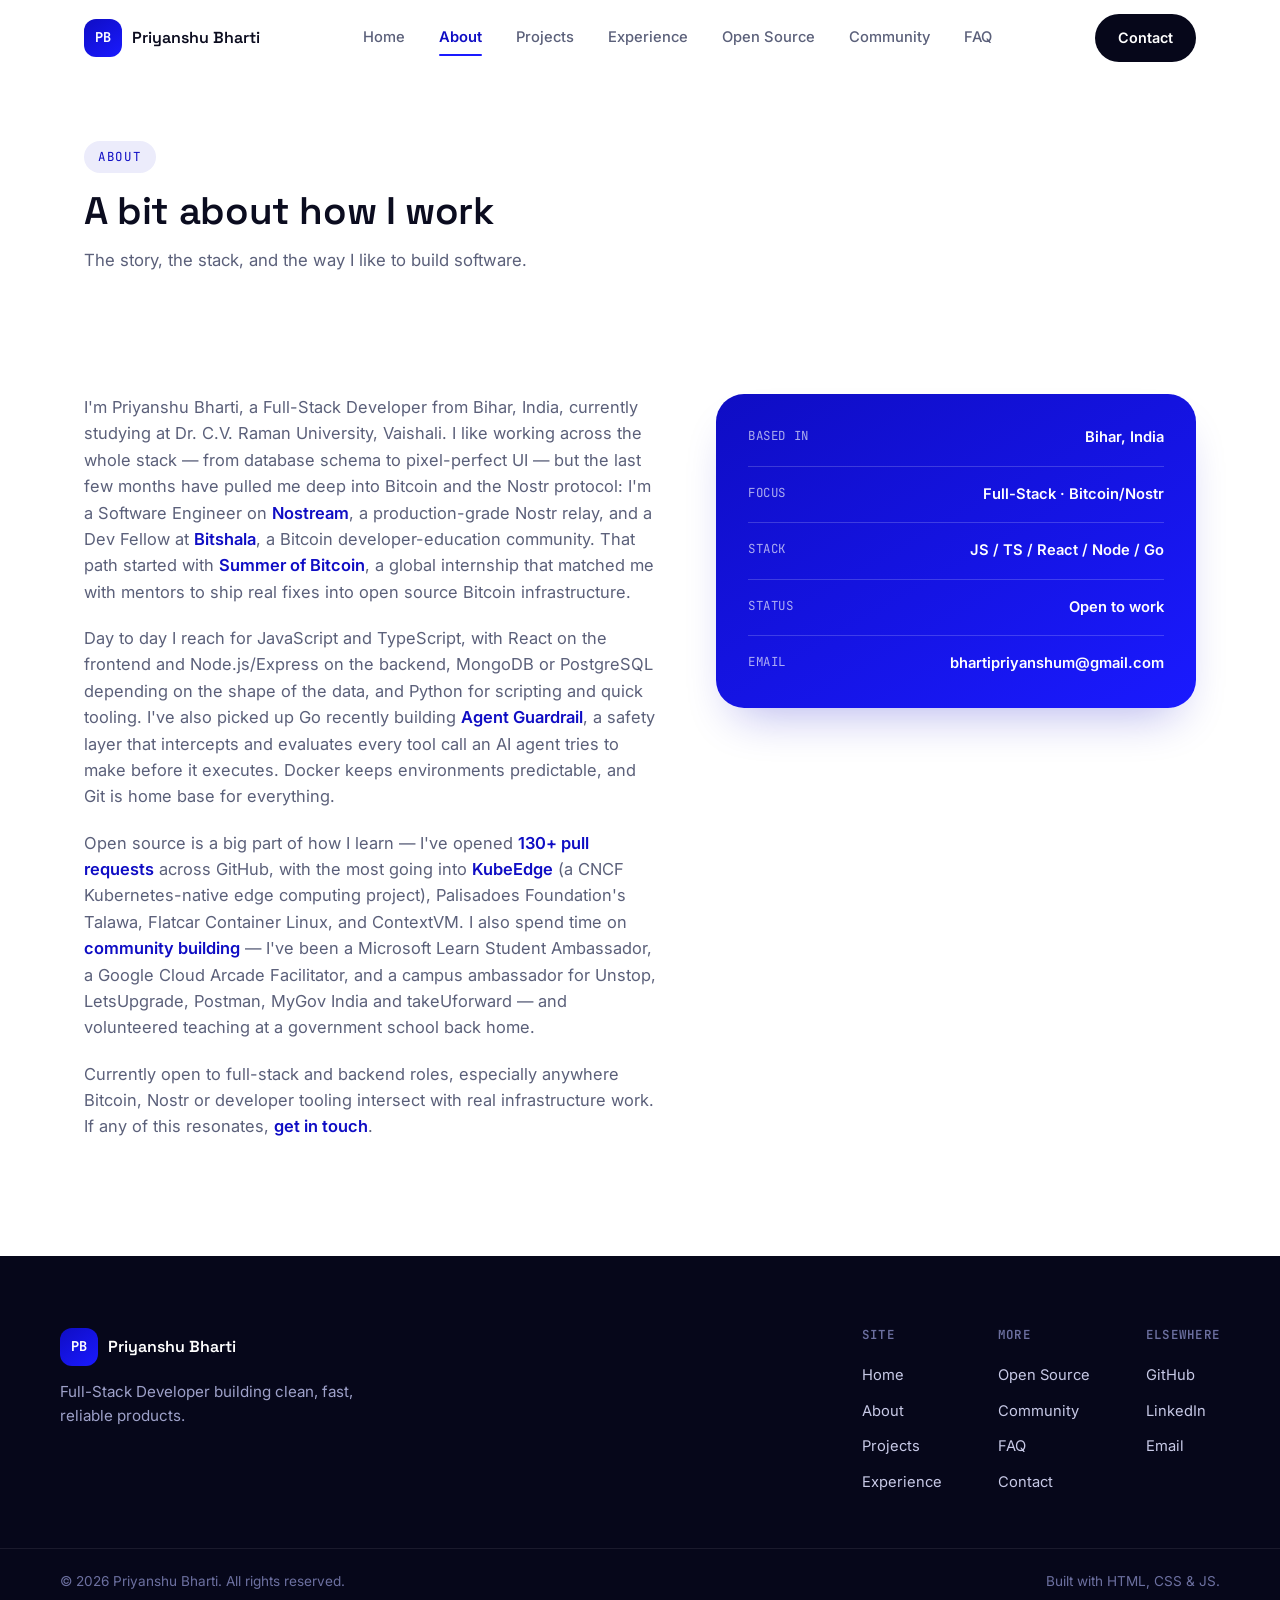
==== commit 4bec3b55: "Deepen About page and expand skills with real project stack About page now reflects actual work (Nos" ====
--- a/about.html
+++ b/about.html
@@ -52,13 +52,13 @@
 <section class="section">
   <div class="container about-grid reveal-group">
     <div class="about-copy">
-      <p><strong>[Placeholder]</strong> I'm Priyanshu Bharti, a Full-Stack Developer based in Bihar, India. I enjoy working across the entire stack — designing data models, building APIs, and shipping interfaces that feel fast and get out of the way. Replace this paragraph with your own origin story: how you got into development, what pulled you toward the web, and what keeps you interested.</p>
+      <p>I'm Priyanshu Bharti, a Full-Stack Developer from Bihar, India, currently studying at Dr. C.V. Raman University, Vaishali. I like working across the whole stack — from database schema to pixel-perfect UI — but the last few months have pulled me deep into Bitcoin and the Nostr protocol: I'm a Software Engineer on <a href="https://github.com/cameri/nostream" target="_blank" rel="noopener" style="color:var(--blue-deep); font-weight:600;">Nostream</a>, a production-grade Nostr relay, and a Dev Fellow at <a href="https://bitshala.org/fellowship/" target="_blank" rel="noopener" style="color:var(--blue-deep); font-weight:600;">Bitshala</a>, a Bitcoin developer-education community. That path started with <a href="https://www.summerofbitcoin.org/" target="_blank" rel="noopener" style="color:var(--blue-deep); font-weight:600;">Summer of Bitcoin</a>, a global internship that matched me with mentors to ship real fixes into open source Bitcoin infrastructure.</p>
 
-      <p><strong>[Placeholder]</strong> My day-to-day tools are JavaScript and TypeScript, with React on the frontend and Node.js/Express on the backend. For data I reach for MongoDB or PostgreSQL depending on the shape of the problem, and I like Python for scripting, tooling and quick data work. Docker keeps environments predictable, and Git is home base for everything.</p>
+      <p>Day to day I reach for JavaScript and TypeScript, with React on the frontend and Node.js/Express on the backend, MongoDB or PostgreSQL depending on the shape of the data, and Python for scripting and quick tooling. I've also picked up Go recently building <a href="projects.html" style="color:var(--blue-deep); font-weight:600;">Agent Guardrail</a>, a safety layer that intercepts and evaluates every tool call an AI agent tries to make before it executes. Docker keeps environments predictable, and Git is home base for everything.</p>
 
-      <p><strong>[Placeholder]</strong> Outside of writing code, add a paragraph here about what you care about as an engineer — code quality, mentoring, performance, accessibility, open source, whatever is true for you. This is a good spot for a sentence or two about interests outside of work too.</p>
+      <p>Open source is a big part of how I learn — I've opened <a href="https://github.com/search?q=is%3Apr+author%3APriyanshubhartistm&type=pullrequests" target="_blank" rel="noopener" style="color:var(--blue-deep); font-weight:600;">130+ pull requests</a> across GitHub, with the most going into <a href="opensource.html" style="color:var(--blue-deep); font-weight:600;">KubeEdge</a> (a CNCF Kubernetes-native edge computing project), Palisadoes Foundation's Talawa, Flatcar Container Linux, and ContextVM. I also spend time on <a href="community.html" style="color:var(--blue-deep); font-weight:600;">community building</a> — I've been a Microsoft Learn Student Ambassador, a Google Cloud Arcade Facilitator, and a campus ambassador for Unstop, LetsUpgrade, Postman, MyGov India and takeUforward — and volunteered teaching at a government school back home.</p>
 
-      <p><strong>[Placeholder]</strong> Currently open to full-stack roles and select freelance projects. If any of this resonates, <a href="contact.html" style="color:var(--blue-deep); font-weight:600;">get in touch</a>.</p>
+      <p>Currently open to full-stack and backend roles, especially anywhere Bitcoin, Nostr or developer tooling intersect with real infrastructure work. If any of this resonates, <a href="contact.html" style="color:var(--blue-deep); font-weight:600;">get in touch</a>.</p>
     </div>
 
     <aside class="info-card">
@@ -68,11 +68,11 @@
       </div>
       <div class="info-row">
         <span class="info-label">Focus</span>
-        <span class="info-value">Full-Stack Development</span>
+        <span class="info-value">Full-Stack · Bitcoin/Nostr</span>
       </div>
       <div class="info-row">
         <span class="info-label">Stack</span>
-        <span class="info-value">JS / TS / React / Node</span>
+        <span class="info-value">JS / TS / React / Node / Go</span>
       </div>
       <div class="info-row">
         <span class="info-label">Status</span>
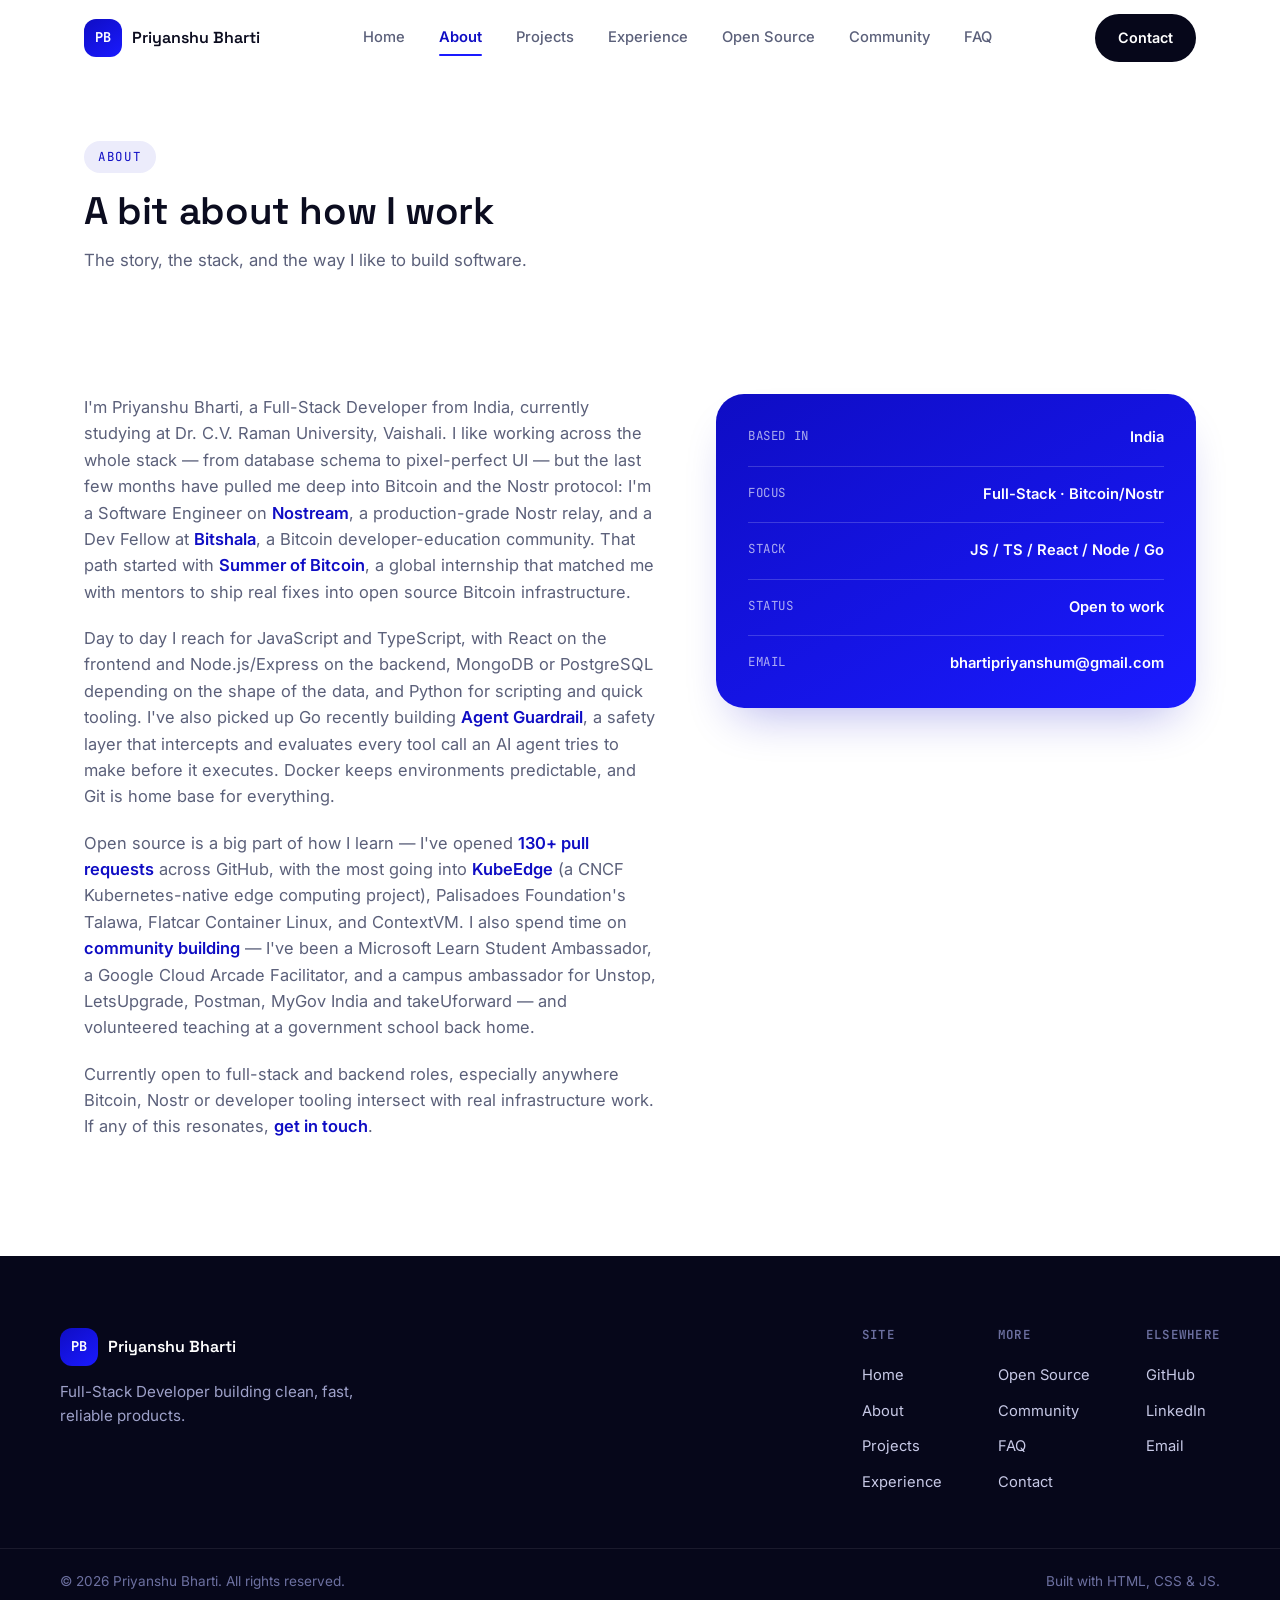
==== commit 70958a9e: "Remove all Bihar mentions across the site" ====
--- a/about.html
+++ b/about.html
@@ -4,7 +4,7 @@
 <meta charset="UTF-8" />
 <meta name="viewport" content="width=device-width, initial-scale=1.0" />
 <title>About — Priyanshu Bharti</title>
-<meta name="description" content="About Priyanshu Bharti, a Full-Stack Developer based in Bihar, India." />
+<meta name="description" content="About Priyanshu Bharti, a Full-Stack Developer based in India." />
 <link rel="preconnect" href="https://fonts.googleapis.com" />
 <link rel="preconnect" href="https://fonts.gstatic.com" crossorigin />
 <link href="https://fonts.googleapis.com/css2?family=Space+Grotesk:wght@500;600;700&family=Inter:wght@400;500;600&family=JetBrains+Mono:wght@400;500;700&display=swap" rel="stylesheet" />
@@ -52,7 +52,7 @@
 <section class="section">
   <div class="container about-grid reveal-group">
     <div class="about-copy">
-      <p>I'm Priyanshu Bharti, a Full-Stack Developer from Bihar, India, currently studying at Dr. C.V. Raman University, Vaishali. I like working across the whole stack — from database schema to pixel-perfect UI — but the last few months have pulled me deep into Bitcoin and the Nostr protocol: I'm a Software Engineer on <a href="https://github.com/cameri/nostream" target="_blank" rel="noopener" style="color:var(--blue-deep); font-weight:600;">Nostream</a>, a production-grade Nostr relay, and a Dev Fellow at <a href="https://bitshala.org/fellowship/" target="_blank" rel="noopener" style="color:var(--blue-deep); font-weight:600;">Bitshala</a>, a Bitcoin developer-education community. That path started with <a href="https://www.summerofbitcoin.org/" target="_blank" rel="noopener" style="color:var(--blue-deep); font-weight:600;">Summer of Bitcoin</a>, a global internship that matched me with mentors to ship real fixes into open source Bitcoin infrastructure.</p>
+      <p>I'm Priyanshu Bharti, a Full-Stack Developer from India, currently studying at Dr. C.V. Raman University, Vaishali. I like working across the whole stack — from database schema to pixel-perfect UI — but the last few months have pulled me deep into Bitcoin and the Nostr protocol: I'm a Software Engineer on <a href="https://github.com/cameri/nostream" target="_blank" rel="noopener" style="color:var(--blue-deep); font-weight:600;">Nostream</a>, a production-grade Nostr relay, and a Dev Fellow at <a href="https://bitshala.org/fellowship/" target="_blank" rel="noopener" style="color:var(--blue-deep); font-weight:600;">Bitshala</a>, a Bitcoin developer-education community. That path started with <a href="https://www.summerofbitcoin.org/" target="_blank" rel="noopener" style="color:var(--blue-deep); font-weight:600;">Summer of Bitcoin</a>, a global internship that matched me with mentors to ship real fixes into open source Bitcoin infrastructure.</p>
 
       <p>Day to day I reach for JavaScript and TypeScript, with React on the frontend and Node.js/Express on the backend, MongoDB or PostgreSQL depending on the shape of the data, and Python for scripting and quick tooling. I've also picked up Go recently building <a href="projects.html" style="color:var(--blue-deep); font-weight:600;">Agent Guardrail</a>, a safety layer that intercepts and evaluates every tool call an AI agent tries to make before it executes. Docker keeps environments predictable, and Git is home base for everything.</p>
 
@@ -64,7 +64,7 @@
     <aside class="info-card">
       <div class="info-row">
         <span class="info-label">Based in</span>
-        <span class="info-value">Bihar, India</span>
+        <span class="info-value">India</span>
       </div>
       <div class="info-row">
         <span class="info-label">Focus</span>
--- a/css/styles.css
+++ b/css/styles.css
@@ -1248,6 +1248,20 @@
   flex-shrink: 0;
 }
 
+.oss-org-logo-fallback {
+  width: 34px;
+  height: 34px;
+  border-radius: 9px;
+  background: rgba(26, 26, 255, 0.18);
+  color: var(--white);
+  font-family: var(--font-mono);
+  font-weight: 700;
+  font-size: 0.8rem;
+  display: grid;
+  place-items: center;
+  flex-shrink: 0;
+}
+
 .oss-repo {
   font-family: var(--font-mono);
   font-size: 0.95rem;
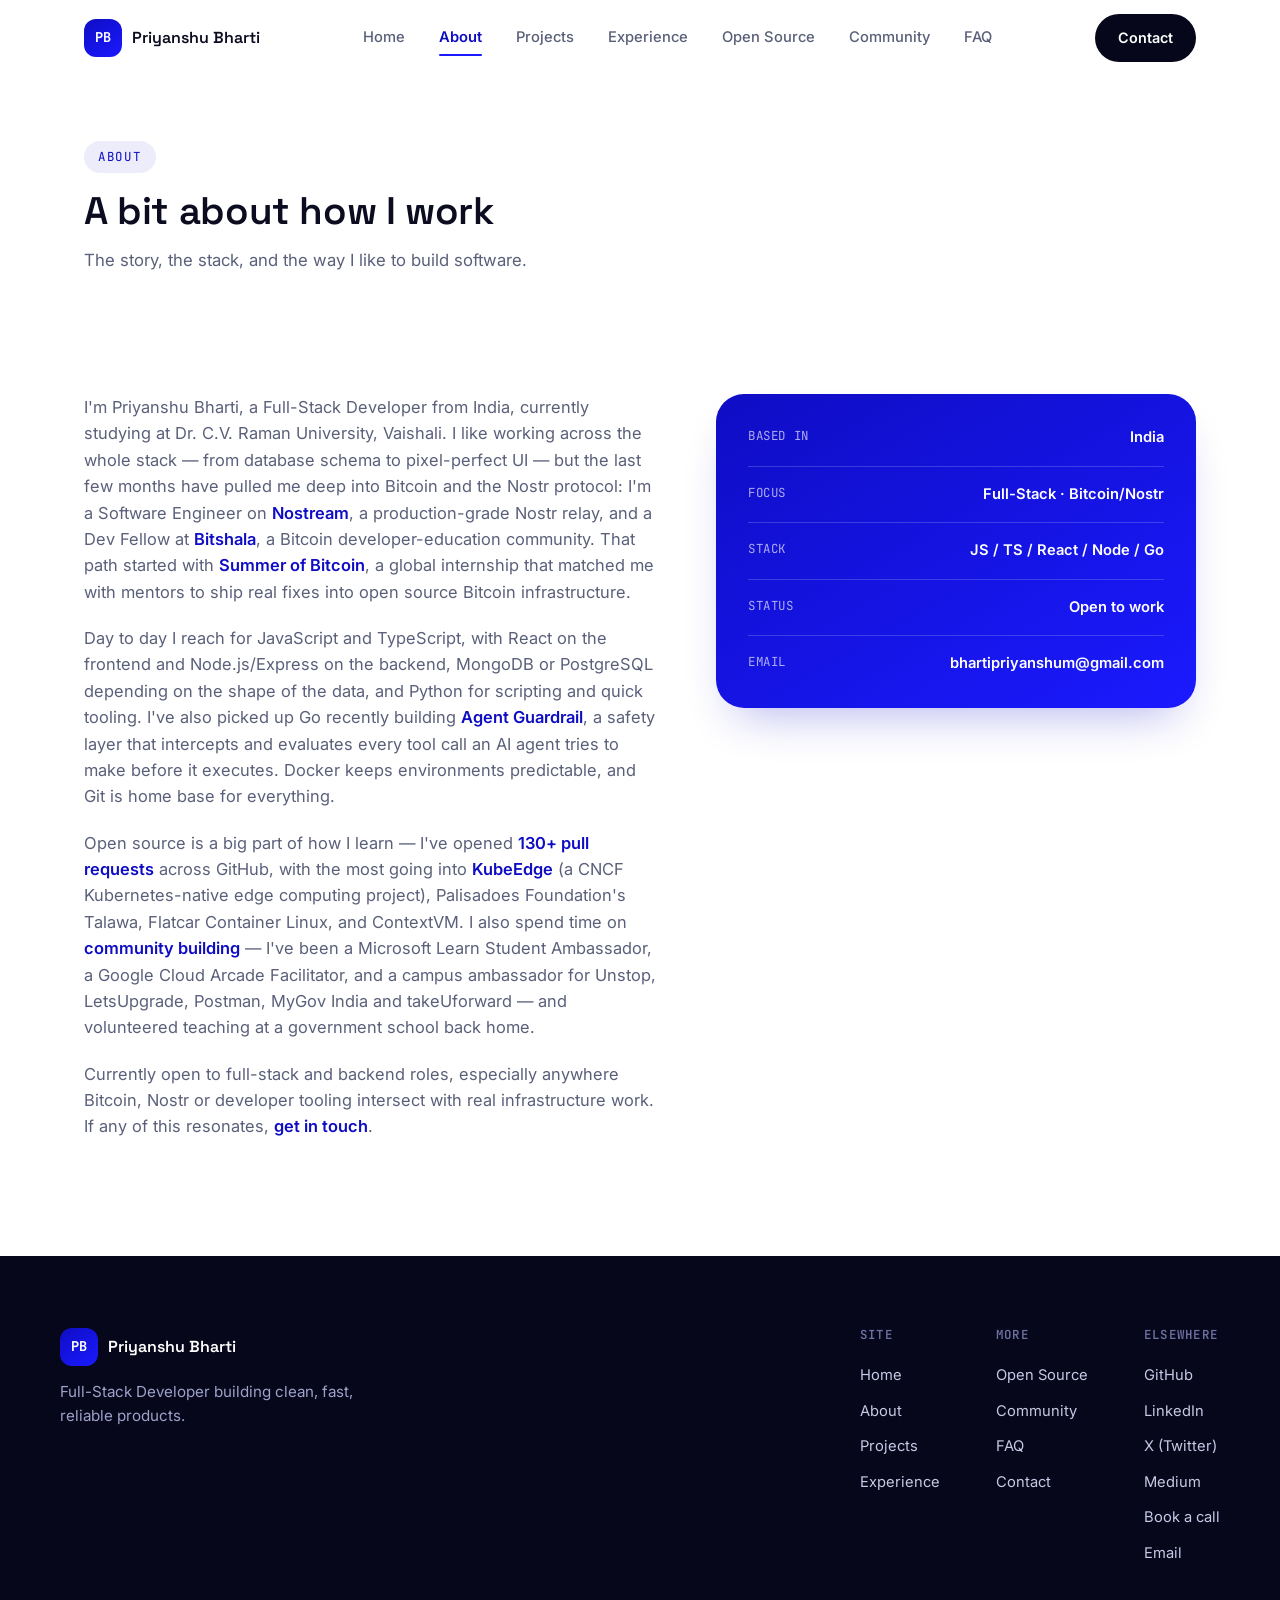
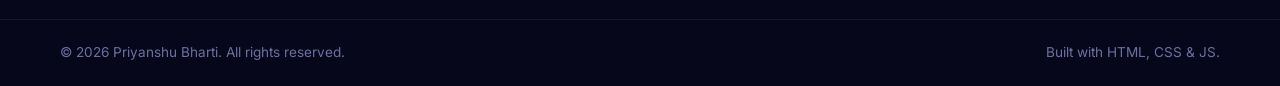
==== commit cf622b88: "Add real GitHub, LinkedIn, X, Medium and Cal.com links Contact page and every page's footer now link" ====
--- a/about.html
+++ b/about.html
@@ -114,8 +114,11 @@
       </div>
       <div class="footer-col">
         <h4>Elsewhere</h4>
-        <a href="https://github.com/" target="_blank" rel="noopener">GitHub</a>
-        <a href="https://linkedin.com/" target="_blank" rel="noopener">LinkedIn</a>
+        <a href="https://github.com/Priyanshubhartistm" target="_blank" rel="noopener">GitHub</a>
+        <a href="https://www.linkedin.com/in/priyanshu-bharti-441823229/" target="_blank" rel="noopener">LinkedIn</a>
+        <a href="https://x.com/PriyanshuB74940" target="_blank" rel="noopener">X (Twitter)</a>
+        <a href="https://medium.com/@bhartipriyanshustm" target="_blank" rel="noopener">Medium</a>
+        <a href="https://cal.com/priyanshu-bharti-oubnjc" target="_blank" rel="noopener">Book a call</a>
         <a href="mailto:bhartipriyanshum@gmail.com">Email</a>
       </div>
     </div>
--- a/css/styles.css
+++ b/css/styles.css
@@ -518,8 +518,15 @@
   font-size: 1.3rem;
   margin: 0 auto 12px;
   border: 3px solid var(--bg-soft);
+  overflow: hidden;
   animation: badgePhotoIn 0.7s var(--ease-out-expo) both;
   animation-delay: 0.55s;
+}
+
+.badge-photo img {
+  width: 100%;
+  height: 100%;
+  object-fit: cover;
 }
 
 @keyframes badgePhotoIn {
